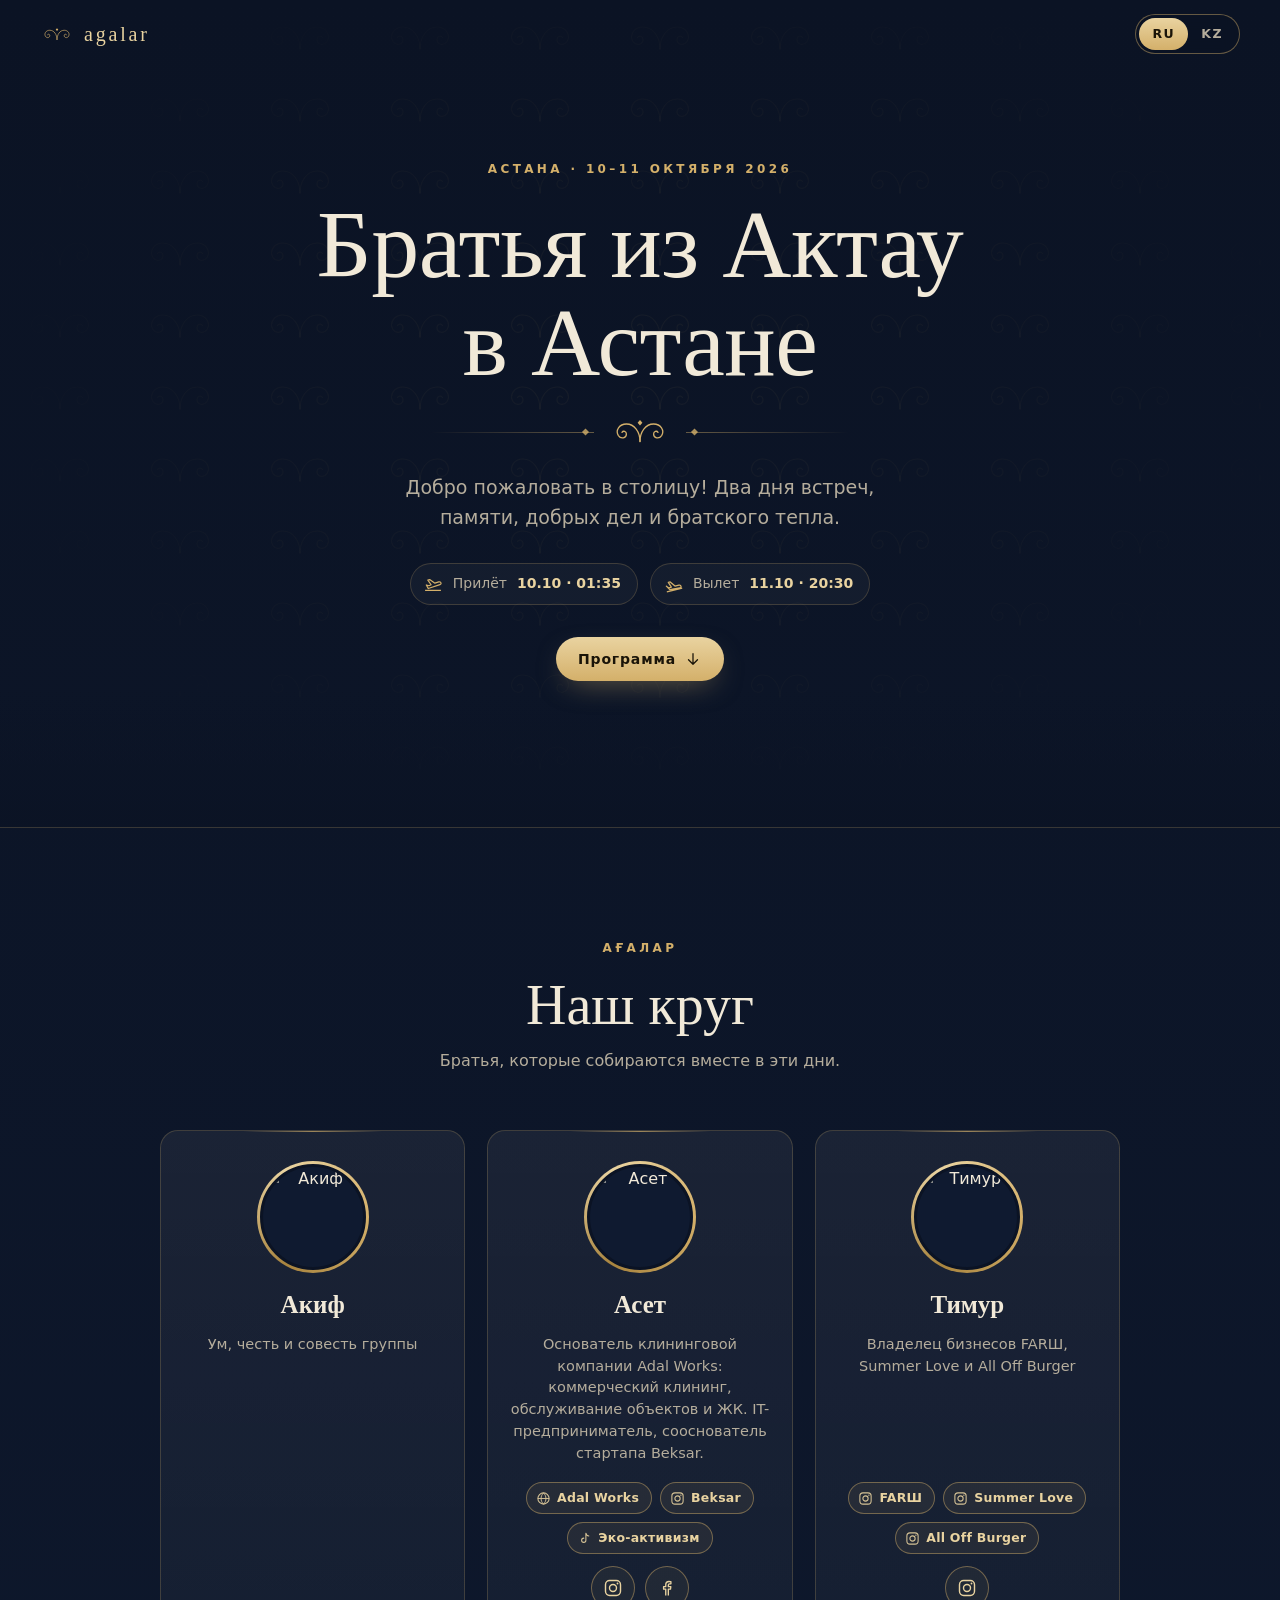
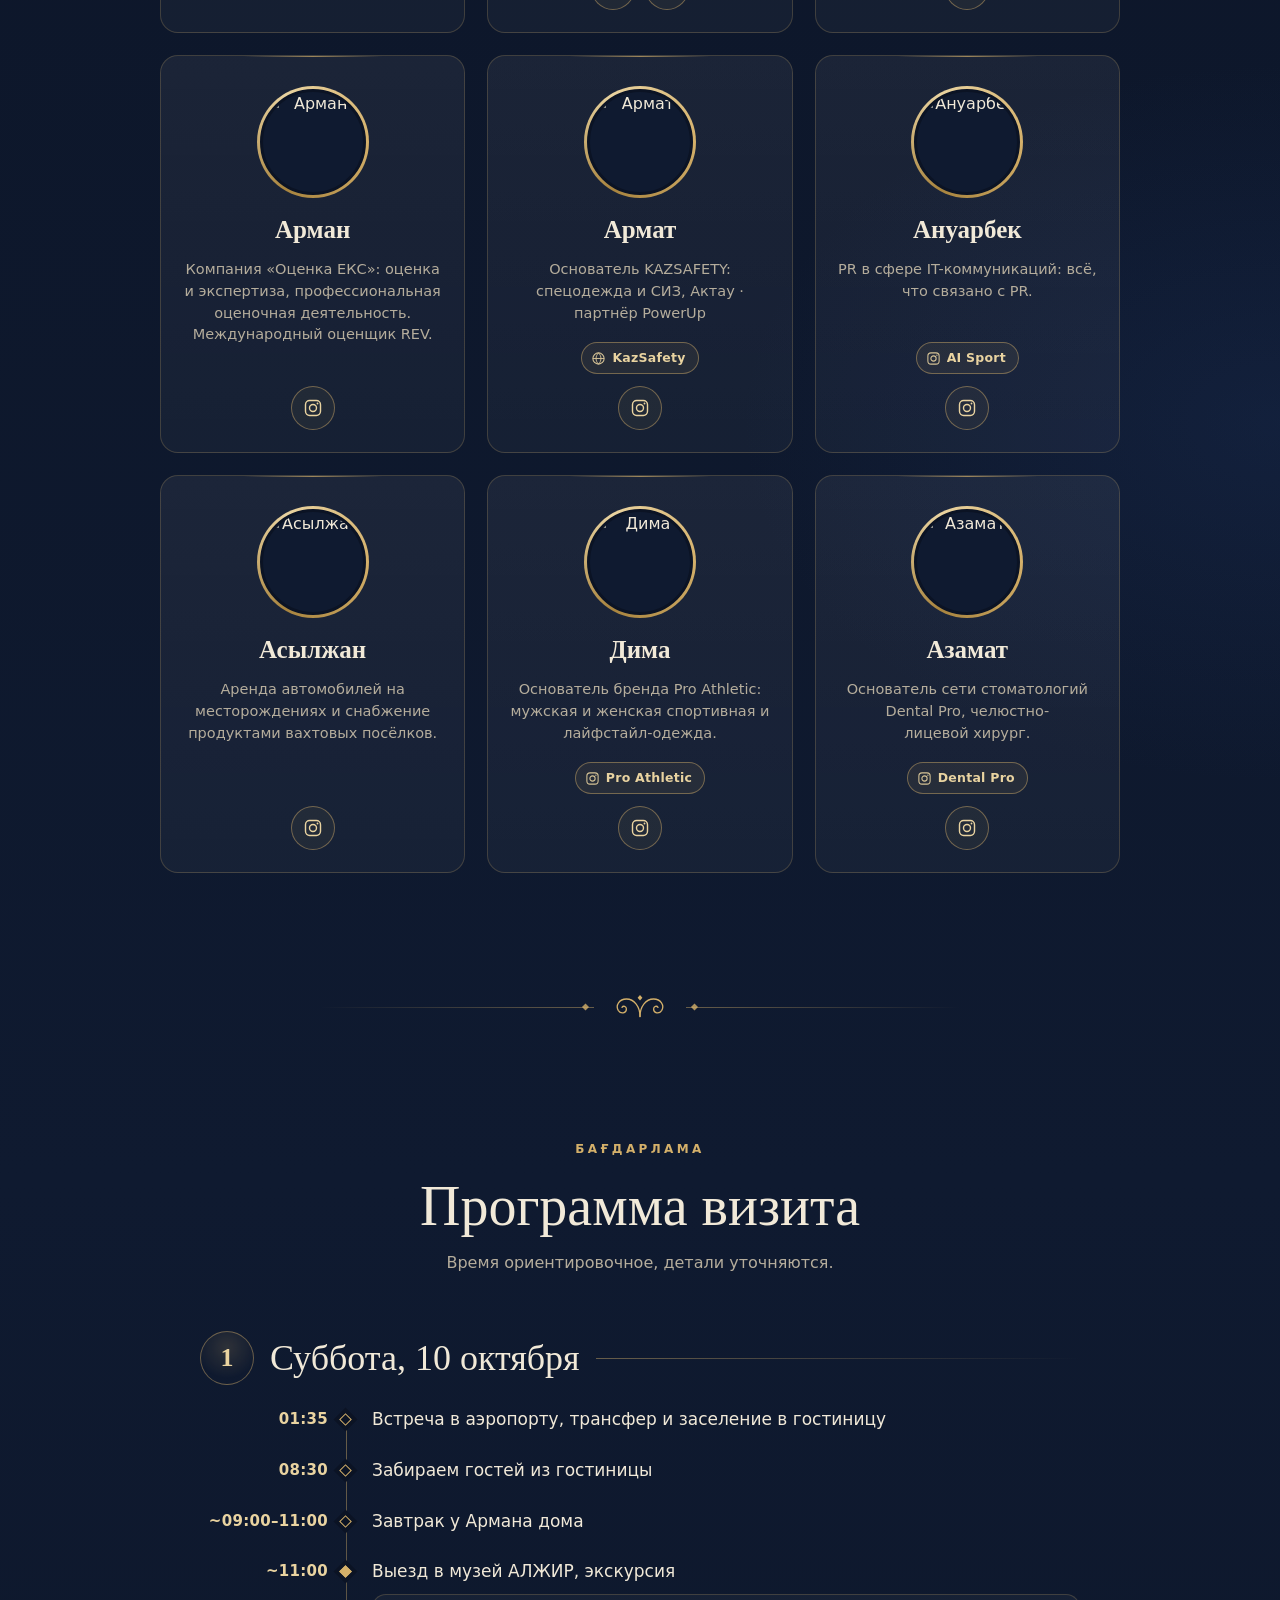
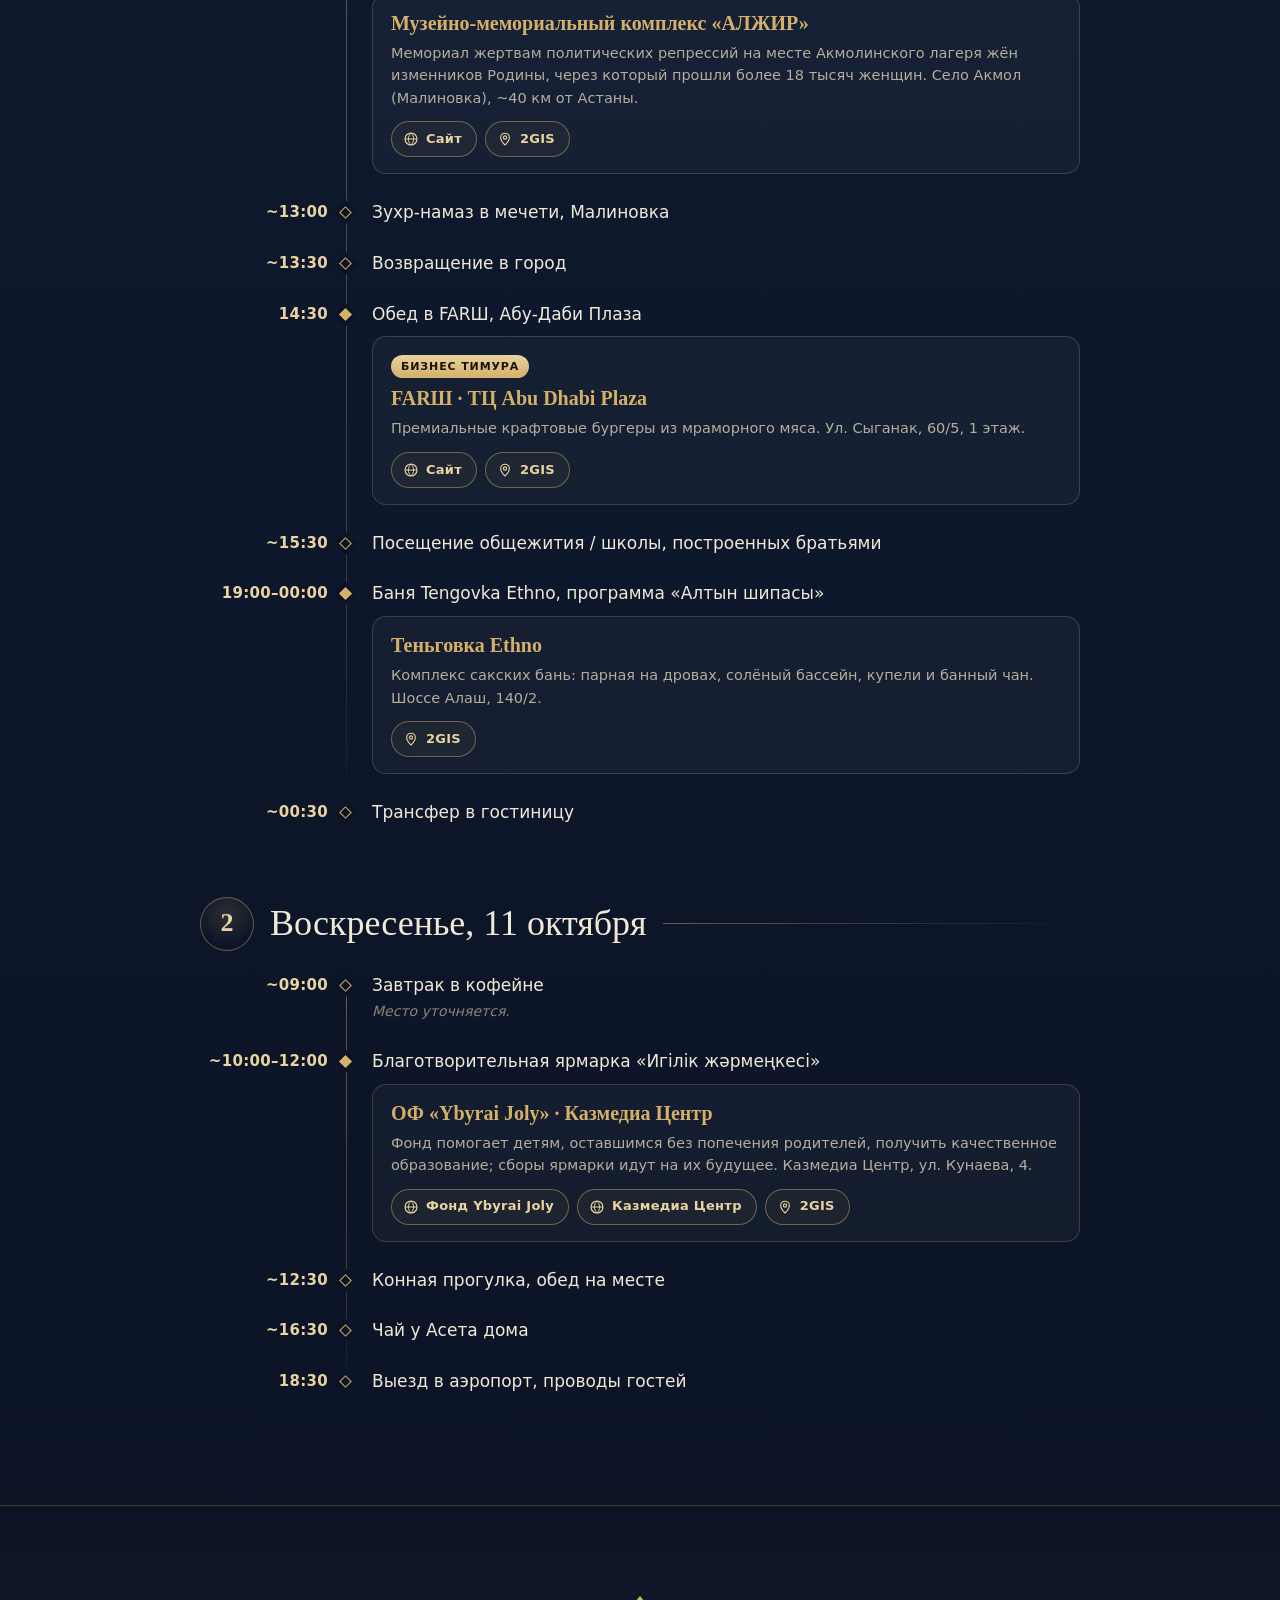
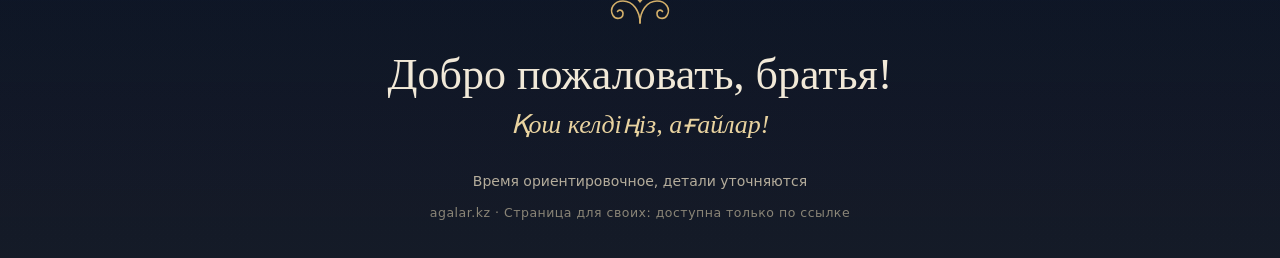
==== index.html @ 0107a77e "Initial site" ====
<!doctype html>
<html lang="ru">
<head>
  <meta charset="utf-8">
  <meta name="viewport" content="width=device-width, initial-scale=1, viewport-fit=cover">
  <meta name="robots" content="noindex, nofollow">
  <meta name="googlebot" content="noindex, nofollow">
  <meta name="referrer" content="strict-origin-when-cross-origin">
  <title>Братья из Актау в Астане · 10–11 октября</title>
  <meta name="description" content="Добро пожаловать в Астану! Программа визита 10–11 октября 2026.">
  <meta property="og:type" content="website">
  <meta property="og:title" content="Братья из Актау в Астане · 10–11 октября">
  <meta property="og:description" content="Добро пожаловать, братья! Программа визита 10–11 октября 2026.">
  <!-- og:image needs an absolute URL; it starts working once the site is live on agalar.kz -->
  <meta property="og:image" content="https://agalar.kz/assets/og.jpg">
  <meta name="theme-color" content="#0b1324">
  <link rel="icon" href="assets/favicon.svg" type="image/svg+xml">
  <link rel="preload" href="assets/fonts/cormorant.woff2" as="font" type="font/woff2" crossorigin>
  <link rel="preload" href="assets/fonts/inter.woff2" as="font" type="font/woff2" crossorigin>
  <link rel="stylesheet" href="styles.css">
</head>
<body>
  <!-- Reusable ornament: stylised qoshqar muiz (ram's horn) -->
  <svg width="0" height="0" style="position:absolute" aria-hidden="true" focusable="false">
    <defs>
      <symbol id="horn" viewBox="-40 -16 80 34">
        <path d="M0 13 C0 1 -7 -9 -17 -9 C-26 -9 -31 -1 -27 5.5 C-24 10 -17 9 -17 3.5 C-17 0 -21 -1 -22.5 1.5"
              fill="none" stroke="currentColor" stroke-width="1.6" stroke-linecap="round"/>
        <path d="M0 13 C0 1 7 -9 17 -9 C26 -9 31 -1 27 5.5 C24 10 17 9 17 3.5 C17 0 21 -1 22.5 1.5"
              fill="none" stroke="currentColor" stroke-width="1.6" stroke-linecap="round"/>
        <path d="M0 -14 L3 -10.5 L0 -7 L-3 -10.5 Z" fill="currentColor"/>
      </symbol>
      <symbol id="i-instagram" viewBox="0 0 24 24">
        <rect x="3" y="3" width="18" height="18" rx="5" fill="none" stroke="currentColor" stroke-width="1.7"/>
        <circle cx="12" cy="12" r="4.2" fill="none" stroke="currentColor" stroke-width="1.7"/>
        <circle cx="17.4" cy="6.6" r="1.1" fill="currentColor"/>
      </symbol>
      <symbol id="i-facebook" viewBox="0 0 24 24">
        <path d="M13.6 21v-7.6h2.6l.4-3h-3V8.5c0-.9.3-1.5 1.5-1.5h1.6V4.3c-.3 0-1.2-.1-2.3-.1-2.3 0-3.9 1.4-3.9 4v2.2H7.9v3h2.6V21" fill="none" stroke="currentColor" stroke-width="1.6" stroke-linejoin="round"/>
      </symbol>
      <symbol id="i-tiktok" viewBox="0 0 24 24">
        <path d="M14.2 3.5v11.3a3.4 3.4 0 1 1-3.4-3.4M14.2 3.5c.4 2.6 2.1 4.3 4.8 4.6" fill="none" stroke="currentColor" stroke-width="1.7" stroke-linecap="round" stroke-linejoin="round"/>
      </symbol>
      <symbol id="i-globe" viewBox="0 0 24 24">
        <circle cx="12" cy="12" r="9" fill="none" stroke="currentColor" stroke-width="1.7"/>
        <path d="M3 12h18M12 3c2.6 2.6 3.9 5.6 3.9 9s-1.3 6.4-3.9 9c-2.6-2.6-3.9-5.6-3.9-9S9.4 5.6 12 3z" fill="none" stroke="currentColor" stroke-width="1.5"/>
      </symbol>
      <symbol id="i-pin" viewBox="0 0 24 24">
        <path d="M12 21s-6.5-6.1-6.5-11.2A6.5 6.5 0 0 1 18.5 9.8C18.5 14.9 12 21 12 21z" fill="none" stroke="currentColor" stroke-width="1.7" stroke-linejoin="round"/>
        <circle cx="12" cy="9.8" r="2.4" fill="none" stroke="currentColor" stroke-width="1.7"/>
      </symbol>
      <symbol id="i-plane-in" viewBox="0 0 24 24">
        <path d="M2.5 19.5h19M4 13.2l3.1.9 2.6-1.2-3.9-5.6 2.2-.6 6.3 4.3 4.6-1.5c1.2-.4 2.4.2 2.7 1.2.3.9-.3 1.8-1.3 2.1L6.3 17.4 4 13.2z" fill="none" stroke="currentColor" stroke-width="1.5" stroke-linejoin="round"/>
      </symbol>
      <symbol id="i-plane-out" viewBox="0 0 24 24">
        <path d="M2.5 19.5h19M3.6 12.6l2.6 2.8 3-.3-2.2-6.4 2.3.1 4.4 6.2 4.8.1c1.3 0 2.2.9 2.2 1.9s-.9 1.6-2 1.5L6.6 17.6 3.6 12.6z" fill="none" stroke="currentColor" stroke-width="1.5" stroke-linejoin="round" transform="rotate(-14 12 12)"/>
      </symbol>
      <symbol id="i-arrow" viewBox="0 0 24 24">
        <path d="M12 5v14M6 13l6 6 6-6" fill="none" stroke="currentColor" stroke-width="1.7" stroke-linecap="round" stroke-linejoin="round"/>
      </symbol>
    </defs>
  </svg>

  <header class="topbar">
    <a class="brand" href="#top" aria-label="agalar.kz">
      <svg class="brand__mark" aria-hidden="true"><use href="#horn"/></svg>
      <span>agalar</span>
    </a>
    <div class="lang" role="group" aria-label="Язык / Тіл">
      <button type="button" class="lang__btn" data-lang="ru" aria-pressed="true">RU</button>
      <button type="button" class="lang__btn" data-lang="kz" aria-pressed="false">KZ</button>
    </div>
  </header>

  <main id="top">
    <section class="hero">
      <div class="hero__pattern" aria-hidden="true"></div>
      <div class="hero__inner">
        <p class="eyebrow" data-i18n="eyebrow">Астана · 10–11 октября 2026</p>
        <h1 class="hero__title" data-i18n-html="hero_title">Братья из Актау<br>в Астане</h1>
        <div class="divider" aria-hidden="true">
          <span class="divider__line"></span>
          <svg class="divider__horn"><use href="#horn"/></svg>
          <span class="divider__line"></span>
        </div>
        <p class="hero__lead" data-i18n="hero_lead">Добро пожаловать в столицу!</p>
        <ul class="hero__meta" id="hero-meta"></ul>
        <a class="btn btn--gold" href="#program">
          <span data-i18n="cta_program">Программа</span>
          <svg class="btn__icon" aria-hidden="true"><use href="#i-arrow"/></svg>
        </a>
      </div>
    </section>

    <section class="section" id="friends" aria-labelledby="friends-title">
      <div class="section__head">
        <p class="kicker" data-i18n="friends_kicker">Ағалар</p>
        <h2 class="section__title" id="friends-title" data-i18n="friends_title">Наш круг</h2>
        <p class="section__lead" data-i18n="friends_lead"></p>
      </div>
      <div class="friends" id="friends-grid"></div>
    </section>

    <div class="divider divider--wide" aria-hidden="true">
      <span class="divider__line"></span>
      <svg class="divider__horn"><use href="#horn"/></svg>
      <span class="divider__line"></span>
    </div>

    <section class="section" id="program" aria-labelledby="program-title">
      <div class="section__head">
        <p class="kicker" data-i18n="program_kicker">Бағдарлама</p>
        <h2 class="section__title" id="program-title" data-i18n="program_title">Программа визита</h2>
        <p class="section__lead" data-i18n="program_lead"></p>
      </div>
      <div class="program" id="program-days"></div>
    </section>
  </main>

  <footer class="footer">
    <svg class="footer__horn" aria-hidden="true"><use href="#horn"/></svg>
    <p class="footer__welcome" data-i18n="footer_welcome">Добро пожаловать, братья!</p>
    <p class="footer__alt" data-i18n="footer_welcome_alt">Қош келдіңіз, ағайлар!</p>
    <p class="footer__note" data-i18n="footer_note">Время ориентировочное, детали уточняются</p>
    <p class="footer__small"><span>agalar.kz</span> · <span data-i18n="footer_small"></span></p>
  </footer>

  <noscript><p class="noscript">Для отображения страницы включите JavaScript. / Бетті көру үшін JavaScript қосыңыз.</p></noscript>

  <script src="data.js"></script>
  <script src="app.js"></script>
</body>
</html>
---- styles.css ----
/* agalar.kz: welcome page styles (no build step) */
@font-face { font-family: "Cormorant"; src: url("assets/fonts/cormorant.woff2") format("woff2"); font-weight: 300 700; font-style: normal; font-display: swap; }
@font-face { font-family: "Cormorant"; src: url("assets/fonts/cormorant-italic.woff2") format("woff2"); font-weight: 300 700; font-style: italic; font-display: swap; }
@font-face { font-family: "Inter"; src: url("assets/fonts/inter.woff2") format("woff2"); font-weight: 100 900; font-style: normal; font-display: swap; }

:root {
  --bg: #0b1324;
  --bg-2: #0f1a30;
  --card: rgba(255, 255, 255, .035);
  --card-hi: rgba(255, 255, 255, .06);
  --line: rgba(212, 176, 106, .22);
  --line-strong: rgba(212, 176, 106, .45);
  --gold: #d4b06a;
  --gold-2: #e9d3a0;
  --gold-3: #a8843f;
  --text: #f1e9d8;
  --muted: #b5ad9c;
  --dim: #8a8577;
  --serif: "Cormorant", "Cormorant Garamond", Georgia, "Times New Roman", serif;
  --sans: "Inter", system-ui, -apple-system, "Segoe UI", Roboto, Arial, sans-serif;
  --radius: 18px;
  --pad: clamp(18px, 5vw, 40px);
  --max: 1160px;
}

*, *::before, *::after { box-sizing: border-box; }
html { -webkit-text-size-adjust: 100%; text-size-adjust: 100%; scroll-behavior: smooth; }
@media (prefers-reduced-motion: reduce) { html { scroll-behavior: auto; } *, *::before, *::after { animation: none !important; transition: none !important; } }
body {
  margin: 0;
  font-variant-numeric: lining-nums;
  min-width: 0;
  overflow-x: hidden;
  background:
    radial-gradient(1200px 700px at 50% -10%, rgba(212,176,106,.10), transparent 60%),
    radial-gradient(900px 600px at 100% 40%, rgba(40,70,130,.18), transparent 60%),
    linear-gradient(180deg, var(--bg) 0%, var(--bg-2) 55%, var(--bg) 100%);
  background-color: var(--bg);
  color: var(--text);
  font-family: var(--sans);
  font-size: 16px;
  line-height: 1.55;
  -webkit-font-smoothing: antialiased;
  text-rendering: optimizeLegibility;
}
img { max-width: 100%; display: block; }
a { color: inherit; }
:focus-visible { outline: 2px solid var(--gold); outline-offset: 3px; border-radius: 6px; }

/* ---------- Top bar ---------- */
.topbar {
  position: absolute; inset: 0 0 auto 0; z-index: 10;
  display: flex; align-items: center; justify-content: space-between;
  padding: calc(14px + env(safe-area-inset-top)) var(--pad) 14px;
}
.brand { display: inline-flex; align-items: center; gap: 10px; text-decoration: none; color: var(--gold-2);
  font-family: var(--serif); font-size: 20px; letter-spacing: .14em; text-transform: lowercase; }
.brand__mark { width: 34px; height: 15px; color: var(--gold); }
.lang { display: inline-flex; padding: 3px; border: 1px solid var(--line-strong); border-radius: 999px;
  background: rgba(11,19,36,.55); -webkit-backdrop-filter: blur(8px); backdrop-filter: blur(8px); }
.lang__btn { appearance: none; border: 0; background: transparent; color: var(--muted); cursor: pointer;
  font: 600 12.5px/1 var(--sans); letter-spacing: .12em; padding: 8px 13px; border-radius: 999px; min-width: 44px; min-height: 32px;
  transition: background .2s, color .2s; }
.lang__btn[aria-pressed="true"] { background: linear-gradient(180deg, var(--gold-2), var(--gold)); color: #1a1408; }
.lang__btn:not([aria-pressed="true"]):hover { color: var(--gold-2); }

/* ---------- Hero ---------- */
.hero { position: relative; isolation: isolate; overflow: hidden;
  min-height: min(92svh, 860px);
  display: grid; place-items: center; text-align: center;
  padding: calc(96px + env(safe-area-inset-top)) var(--pad) clamp(56px, 9vh, 96px);
  border-bottom: 1px solid var(--line); }
.hero__pattern { position: absolute; inset: 0; z-index: -1; opacity: .9;
  background-image: url("data:image/svg+xml,%3Csvg xmlns='http://www.w3.org/2000/svg' width='120' height='72' viewBox='-60 -36 120 72'%3E%3Cg fill='none' stroke='%23d4b06a' stroke-opacity='.06' stroke-width='1.2' stroke-linecap='round'%3E%3Cpath d='M0 13 C0 1 -7 -9 -17 -9 C-26 -9 -31 -1 -27 5.5 C-24 10 -17 9 -17 3.5 C-17 0 -21 -1 -22.5 1.5'/%3E%3Cpath d='M0 13 C0 1 7 -9 17 -9 C26 -9 31 -1 27 5.5 C24 10 17 9 17 3.5 C17 0 21 -1 22.5 1.5'/%3E%3C/g%3E%3C/svg%3E");
  background-size: 120px 72px;
  -webkit-mask-image: radial-gradient(ellipse at 50% 45%, #000 0%, rgba(0,0,0,.55) 45%, transparent 78%);
  mask-image: radial-gradient(ellipse at 50% 45%, #000 0%, rgba(0,0,0,.55) 45%, transparent 78%); }
.hero::after { content: ""; position: absolute; inset: auto 0 0 0; height: 140px; z-index: -1;
  background: linear-gradient(180deg, transparent, rgba(11,19,36,.85)); }
.hero__inner { max-width: 820px; width: 100%; animation: rise .9s ease-out both; }
@keyframes rise { from { opacity: 0; transform: translateY(14px); } to { opacity: 1; transform: none; } }

.eyebrow, .kicker { margin: 0 0 18px; color: var(--gold); font: 600 12px/1.4 var(--sans); letter-spacing: .28em; text-transform: uppercase; }
.hero__title { margin: 0; font-family: var(--serif); font-weight: 500; color: var(--text);
  font-size: clamp(42px, 9.2vw, 96px); line-height: 1.02; letter-spacing: -.005em;
  overflow-wrap: break-word; hyphens: manual; }
.hero__title br { display: block; }
.hero__lead { margin: 0 auto; max-width: 560px; color: var(--muted); font-size: clamp(16px, 2.1vw, 19px); line-height: 1.6; }

.divider { display: flex; align-items: center; justify-content: center; gap: 14px; margin: 26px auto; max-width: 420px; color: var(--gold); }
.divider__line { flex: 1 1 auto; height: 1px; min-width: 24px; background: linear-gradient(90deg, transparent, var(--line-strong)); position: relative; }
.divider__line:last-child { background: linear-gradient(270deg, transparent, var(--line-strong)); }
.divider__line::after { content: ""; position: absolute; top: 50%; width: 5px; height: 5px; background: var(--gold); transform: translateY(-50%) rotate(45deg); opacity: .8; }
.divider__line:first-child::after { right: 6px; }
.divider__line:last-child::after { left: 6px; }
.divider__horn { flex: 0 0 auto; width: 64px; height: 28px; }
.divider--wide { max-width: min(640px, calc(100% - 2 * var(--pad))); margin: 8px auto; }

.hero__meta { list-style: none; padding: 0; margin: 30px 0 32px; display: flex; flex-wrap: wrap; justify-content: center; gap: 10px 12px; }
.chip { display: inline-flex; align-items: center; gap: 10px; padding: 9px 16px 9px 12px; border-radius: 999px;
  border: 1px solid var(--line); background: var(--card); color: var(--text); font-size: 14px; white-space: nowrap; }
.chip svg { width: 20px; height: 20px; color: var(--gold); flex: none; }
.chip b { font-weight: 600; color: var(--gold-2); font-variant-numeric: tabular-nums; }
.chip span { color: var(--muted); }

.btn { display: inline-flex; align-items: center; justify-content: center; gap: 8px; text-decoration: none;
  font: 600 14px/1 var(--sans); letter-spacing: .06em; border-radius: 999px; min-height: 44px; padding: 0 22px;
  transition: transform .2s, box-shadow .2s, background .2s, color .2s, border-color .2s; }
.btn--gold { color: #1a1408; background: linear-gradient(180deg, var(--gold-2), var(--gold)); box-shadow: 0 10px 30px -12px rgba(212,176,106,.6); }
.btn--gold:hover { transform: translateY(-1px); box-shadow: 0 14px 34px -12px rgba(212,176,106,.75); }
.btn__icon { width: 18px; height: 18px; }

/* ---------- Sections ---------- */
.section { max-width: var(--max); margin: 0 auto; padding: clamp(64px, 10vw, 112px) var(--pad); }
.section__head { text-align: center; max-width: 640px; margin: 0 auto clamp(36px, 6vw, 56px); }
.section__title { margin: 0; font-family: var(--serif); font-weight: 500; font-size: clamp(34px, 6vw, 56px); line-height: 1.08; }
.section__lead { margin: 14px 0 0; color: var(--muted); }
.section__lead:empty { display: none; }

/* ---------- Friends ---------- */
.friends { --gap: clamp(14px, 2vw, 22px); display: flex; flex-wrap: wrap; justify-content: center; gap: var(--gap); }
.friend { position: relative; flex: 0 1 calc((100% - 3 * var(--gap)) / 4); min-width: 0;
  display: flex; flex-direction: column; align-items: center; text-align: center;
  padding: 30px 20px 22px; border-radius: var(--radius);
  background: linear-gradient(180deg, var(--card-hi), var(--card)); border: 1px solid var(--line);
  transition: border-color .25s, transform .25s, background .25s; }
.friend::before { content: ""; position: absolute; top: 0; left: 50%; width: 46%; height: 1px; transform: translateX(-50%);
  background: linear-gradient(90deg, transparent, var(--gold), transparent); opacity: .7; }
.friend:hover { border-color: var(--line-strong); transform: translateY(-2px); }
.friend__photo { position: relative; width: 112px; height: 112px; flex: none; border-radius: 50%; padding: 3px;
  background: conic-gradient(from 210deg, var(--gold-3), var(--gold-2), var(--gold), var(--gold-3)); }
.friend__photo img { width: 100%; height: 100%; border-radius: 50%; object-fit: cover; background: var(--bg-2); border: 3px solid var(--bg); }
.friend__body { display: flex; flex-direction: column; align-items: center; min-width: 0; width: 100%; flex: 1 1 auto; }
.friend__name { margin: 18px 0 2px; font-family: var(--serif); font-weight: 600; font-size: 25px; line-height: 1.15; overflow-wrap: anywhere; }
.friend__handle { color: var(--dim); font-size: 13px; overflow-wrap: anywhere; }
.friend__badge { display: inline-block; margin-top: 10px; padding: 4px 10px; border-radius: 999px; font-size: 11px; font-weight: 600;
  letter-spacing: .08em; text-transform: uppercase; color: var(--gold-2); border: 1px solid var(--line-strong); background: rgba(212,176,106,.08); }
.friend__role { margin: 12px 0 0; color: var(--muted); font-size: 14.5px; line-height: 1.5; overflow-wrap: break-word; }
.friend__links { display: flex; justify-content: center; gap: 10px; margin-top: auto; padding-top: 18px; }
.icon-btn { display: inline-flex; align-items: center; justify-content: center; width: 44px; height: 44px; border-radius: 50%;
  color: var(--gold-2); border: 1px solid var(--line-strong); background: rgba(212,176,106,.06); text-decoration: none;
  transition: background .2s, color .2s, border-color .2s, transform .2s; }
.icon-btn svg { width: 20px; height: 20px; }
.icon-btn:hover { background: var(--gold); color: #1a1408; border-color: var(--gold); transform: translateY(-1px); }

@media (max-width: 1100px) { .friend { flex-basis: calc((100% - 2 * var(--gap)) / 3); } }
@media (max-width: 760px)  { .friend { flex-basis: calc((100% - var(--gap)) / 2); } }
/* Phones: horizontal cards, one per row */
@media (max-width: 539px) {
  .friends { gap: 12px; }
  .friend { flex-basis: 100%; flex-direction: row; align-items: center; text-align: left; gap: 16px; padding: 18px 16px; }
  .friend::before { left: 18px; width: 40%; transform: none; background: linear-gradient(90deg, var(--gold), transparent); }
  .friend__photo { width: 84px; height: 84px; }
  .friend__body { align-items: flex-start; }
  .friend__name { margin-top: 0; font-size: 23px; }
  .friend__badge { margin-top: 8px; font-size: 10.5px; }
  .friend__role { margin-top: 8px; font-size: 14px; }
  .friend__links { justify-content: flex-start; padding-top: 12px; }
  .icon-btn { width: 40px; height: 40px; }
}
@media (max-width: 359px) {
  .friend { gap: 12px; padding: 16px 12px; }
  .friend__photo { width: 68px; height: 68px; }
  .friend__name { font-size: 21px; }
}

/* ---------- Program ---------- */
.program { max-width: 880px; margin: 0 auto; display: grid; gap: clamp(44px, 7vw, 72px); }
.day__head { display: flex; align-items: center; gap: 16px; margin: 0 0 22px; }
.day__num { flex: none; display: grid; place-items: center; width: 54px; height: 54px; border-radius: 50%;
  border: 1px solid var(--line-strong); color: var(--gold-2); font-family: var(--serif); font-size: 26px; font-weight: 600;
  background: radial-gradient(circle at 50% 30%, rgba(212,176,106,.16), transparent 70%); }
.day__title { margin: 0; font-family: var(--serif); font-weight: 500; font-size: clamp(26px, 4.2vw, 36px); line-height: 1.1; }
.day__rule { flex: 1 1 auto; height: 1px; min-width: 20px; background: linear-gradient(90deg, var(--line-strong), transparent); }

.timeline { list-style: none; margin: 0; padding: 0; position: relative; }
.timeline::before { content: ""; position: absolute; top: 10px; bottom: 10px; left: calc(var(--tcol) + 18px); width: 1px;
  background: linear-gradient(180deg, var(--line-strong), var(--line) 80%, transparent); }
.timeline { --tcol: 128px; }
.tl { position: relative; display: grid; grid-template-columns: var(--tcol) 1fr; column-gap: 44px; padding: 0 0 26px; }
.tl:last-child { padding-bottom: 0; }
.tl::before { content: ""; position: absolute; left: calc(var(--tcol) + 13px); top: 8px; width: 9px; height: 9px;
  transform: rotate(45deg); background: var(--bg); border: 1.5px solid var(--gold); box-shadow: 0 0 0 4px var(--bg); }
.tl--rich::before { background: var(--gold); }
.tl__time { margin: 0; padding-top: 1px; text-align: right; color: var(--gold-2); font-weight: 600; font-size: 15px; letter-spacing: .02em;
  font-variant-numeric: tabular-nums; white-space: nowrap; }
.tl__card { min-width: 0; }
.tl__title { margin: 0; font-size: 17px; font-weight: 500; line-height: 1.45; color: var(--text); overflow-wrap: break-word; }
.tl--rich .tl__card { margin-top: 10px; padding: 16px 18px 16px; border-radius: 14px; border: 1px solid var(--line); background: var(--card); }
.tl--rich .tl__title { margin-bottom: 0; }
.tl__venue { margin: 0 0 6px; color: var(--gold); font-family: var(--serif); font-size: 20px; font-weight: 600; line-height: 1.25; }
.tl__about { margin: 0; color: var(--muted); font-size: 14.5px; line-height: 1.55; }
.tl__note { margin: 4px 0 0; color: var(--dim); font-size: 14px; font-style: italic; }
.tl__links { display: flex; flex-wrap: wrap; gap: 8px; margin-top: 12px; }
.pill { display: inline-flex; align-items: center; gap: 7px; min-height: 36px; padding: 0 14px 0 11px; border-radius: 999px; text-decoration: none;
  font-size: 13px; font-weight: 600; letter-spacing: .02em; color: var(--gold-2); border: 1px solid var(--line-strong); background: rgba(212,176,106,.05);
  transition: background .2s, color .2s, border-color .2s; }
.pill svg { width: 16px; height: 16px; flex: none; }
.pill:hover { background: var(--gold); color: #1a1408; border-color: var(--gold); }

@media (max-width: 639px) {
  .timeline { --tcol: 0px; padding-left: 26px; }
  .timeline::before { left: 4px; }
  .tl { grid-template-columns: 1fr; column-gap: 0; padding-bottom: 22px; }
  .tl::before { left: -26px; top: 5px; }
  .tl__time { text-align: left; font-size: 14px; margin-bottom: 3px; }
  .tl--rich .tl__card { padding: 14px 14px; }
  .tl__title { font-size: 16.5px; }
  .day__num { width: 46px; height: 46px; font-size: 22px; }
}

/* ---------- Footer ---------- */
.footer { text-align: center; padding: clamp(56px, 9vw, 88px) var(--pad) calc(36px + env(safe-area-inset-bottom));
  border-top: 1px solid var(--line); background: linear-gradient(180deg, transparent, rgba(212,176,106,.05)); }
.footer__horn { width: 80px; height: 34px; color: var(--gold); }
.footer__welcome { margin: 14px 0 4px; font-family: var(--serif); font-size: clamp(30px, 5vw, 44px); font-weight: 500; line-height: 1.15; }
.footer__alt { margin: 0; font-family: var(--serif); font-style: italic; font-size: clamp(20px, 3vw, 26px); color: var(--gold-2); }
.footer__note { margin: 26px 0 0; color: var(--muted); font-size: 14px; }
.footer__small { margin: 10px 0 0; color: var(--dim); font-size: 12.5px; letter-spacing: .04em; }

.noscript { text-align: center; color: var(--muted); padding: 24px; }

/* Short landscape phones: keep hero compact */
@media (max-height: 500px) and (orientation: landscape) {
  .hero { min-height: auto; padding-top: calc(76px + env(safe-area-inset-top)); padding-bottom: 48px; }
  .hero__title { font-size: clamp(36px, 7vw, 60px); }
  .divider { margin: 16px auto; }
  .hero__meta { margin: 20px 0 22px; }
}

/* Polish */
.hero__title, .section__title, .day__title, .day__num, .footer__welcome, .footer__alt, .friend__name, .tl__venue, .brand, .eyebrow { font-variant-numeric: lining-nums; font-feature-settings: "lnum" 1; }
.eyebrow, .hero__lead, .section__lead, .section__title, .hero__title, .footer__welcome { text-wrap: balance; }
.tl__title, .friend__role, .tl__about { text-wrap: pretty; }

/* Friend links: labelled business tags + round social icons */
.friend__links { flex-direction: column; align-items: center; gap: 12px; width: 100%; }
.friend__biz, .friend__social { display: flex; flex-wrap: wrap; justify-content: center; gap: 8px; max-width: 100%; }
.friend__social { gap: 10px; }
.tag { display: inline-flex; align-items: center; gap: 6px; min-height: 32px; max-width: 100%; padding: 0 12px 0 9px; border-radius: 999px;
  text-decoration: none; font-size: 12.5px; font-weight: 600; letter-spacing: .02em; line-height: 1.1;
  color: var(--gold-2); border: 1px solid var(--line-strong); background: rgba(212,176,106,.08);
  transition: background .2s, color .2s, border-color .2s; }
.tag svg { width: 15px; height: 15px; flex: none; opacity: .9; }
.tag span { overflow: hidden; text-overflow: ellipsis; white-space: nowrap; }
.tag:hover { background: var(--gold); color: #1a1408; border-color: var(--gold); }
@media (max-width: 539px) {
  .friend__links { align-items: flex-start; gap: 10px; }
  .friend__biz, .friend__social { justify-content: flex-start; }
}
.tl__tag { display: inline-block; margin: 0 0 8px; padding: 3px 10px; border-radius: 999px; font-size: 11px; font-weight: 600;
  letter-spacing: .08em; text-transform: uppercase; color: #1a1408; background: linear-gradient(180deg, var(--gold-2), var(--gold)); }
@media (max-width: 539px) {
  .friend { align-items: flex-start; }
  .friend__photo { margin-top: 2px; }
}
/* 3-per-row layout on wide screens when 4-per-row would leave a lone card */
@media (min-width: 1101px) {
  .friends[data-cols="3"] { max-width: 960px; margin: 0 auto; }
  .friends[data-cols="3"] .friend { flex-basis: calc((100% - 2 * var(--gap)) / 3); }
}
@media (max-width: 539px) {
  .friend--minimal { align-items: center; }
  .friend--minimal .friend__photo { margin-top: 0; }
}
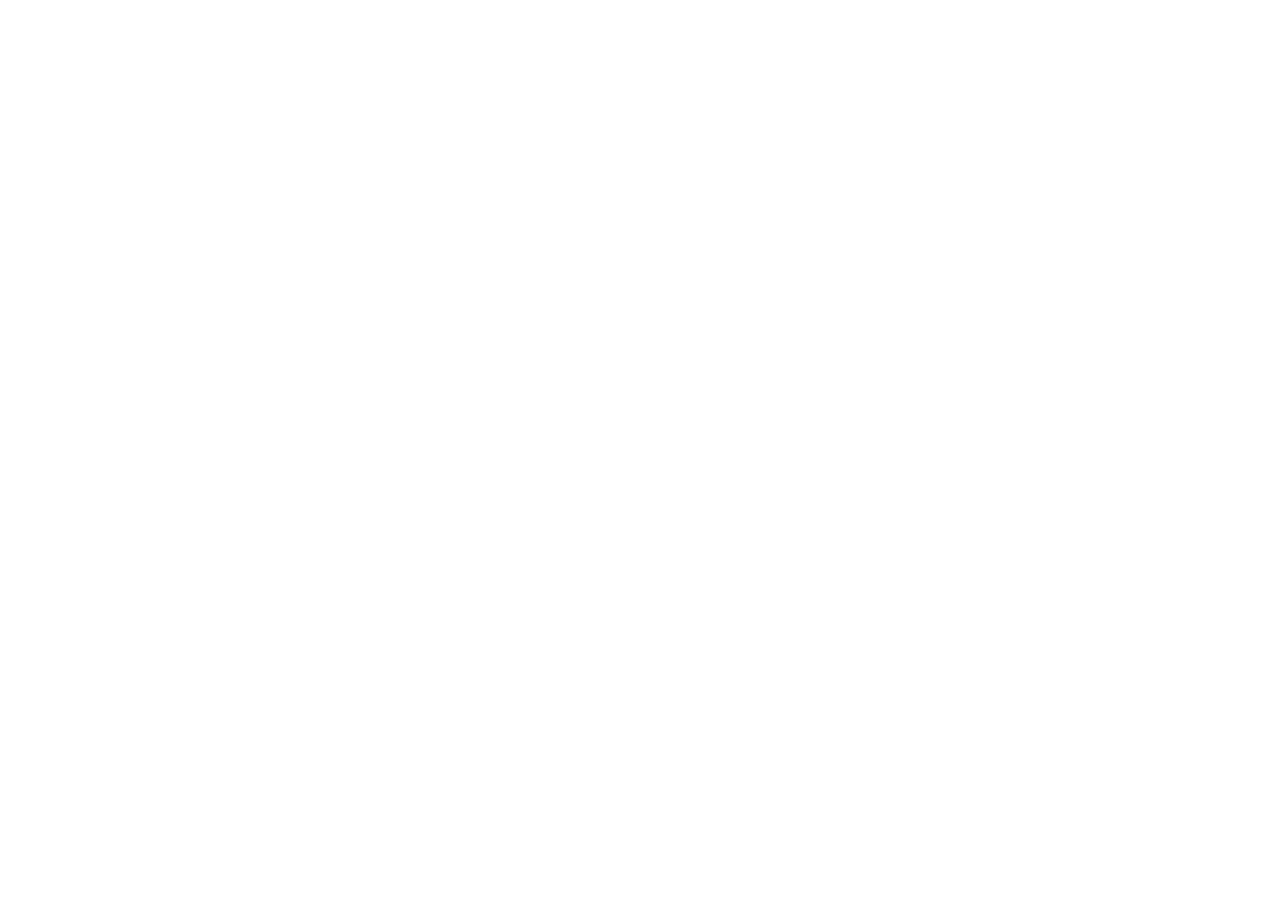
==== commit 4f2e8e64: "agalar: hide site — move page to secret path, blank root/aktau-astana, remove old assets, robots Dis" ====
--- a/index.html
+++ b/index.html
@@ -1,133 +1,14 @@
 <!doctype html>
-<html lang="ru">
+<html>
 <head>
-  <meta charset="utf-8">
-  <meta name="viewport" content="width=device-width, initial-scale=1, viewport-fit=cover">
-  <meta name="robots" content="noindex, nofollow">
-  <meta name="googlebot" content="noindex, nofollow">
-  <meta name="referrer" content="strict-origin-when-cross-origin">
-  <title>Братья из Актау в Астане · 10–11 октября</title>
-  <meta name="description" content="Добро пожаловать в Астану! Программа визита 10–11 октября 2026.">
-  <meta property="og:type" content="website">
-  <meta property="og:title" content="Братья из Актау в Астане · 10–11 октября">
-  <meta property="og:description" content="Добро пожаловать, братья! Программа визита 10–11 октября 2026.">
-  <!-- og:image needs an absolute URL; it starts working once the site is live on agalar.kz -->
-  <meta property="og:image" content="https://agalar.kz/assets/og.jpg">
-  <meta name="theme-color" content="#0b1324">
-  <link rel="icon" href="assets/favicon.svg" type="image/svg+xml">
-  <link rel="preload" href="assets/fonts/cormorant.woff2" as="font" type="font/woff2" crossorigin>
-  <link rel="preload" href="assets/fonts/inter.woff2" as="font" type="font/woff2" crossorigin>
-  <link rel="stylesheet" href="styles.css">
+<meta charset="utf-8">
+<meta name="viewport" content="width=device-width, initial-scale=1">
+<meta name="robots" content="noindex, nofollow">
+<meta name="googlebot" content="noindex, nofollow">
+<meta name="referrer" content="no-referrer">
+<title></title>
+<link rel="icon" href="data:,">
+<style>html,body{margin:0;height:100%;background:#fff}</style>
 </head>
-<body>
-  <!-- Reusable ornament: stylised qoshqar muiz (ram's horn) -->
-  <svg width="0" height="0" style="position:absolute" aria-hidden="true" focusable="false">
-    <defs>
-      <symbol id="horn" viewBox="-40 -16 80 34">
-        <path d="M0 13 C0 1 -7 -9 -17 -9 C-26 -9 -31 -1 -27 5.5 C-24 10 -17 9 -17 3.5 C-17 0 -21 -1 -22.5 1.5"
-              fill="none" stroke="currentColor" stroke-width="1.6" stroke-linecap="round"/>
-        <path d="M0 13 C0 1 7 -9 17 -9 C26 -9 31 -1 27 5.5 C24 10 17 9 17 3.5 C17 0 21 -1 22.5 1.5"
-              fill="none" stroke="currentColor" stroke-width="1.6" stroke-linecap="round"/>
-        <path d="M0 -14 L3 -10.5 L0 -7 L-3 -10.5 Z" fill="currentColor"/>
-      </symbol>
-      <symbol id="i-instagram" viewBox="0 0 24 24">
-        <rect x="3" y="3" width="18" height="18" rx="5" fill="none" stroke="currentColor" stroke-width="1.7"/>
-        <circle cx="12" cy="12" r="4.2" fill="none" stroke="currentColor" stroke-width="1.7"/>
-        <circle cx="17.4" cy="6.6" r="1.1" fill="currentColor"/>
-      </symbol>
-      <symbol id="i-facebook" viewBox="0 0 24 24">
-        <path d="M13.6 21v-7.6h2.6l.4-3h-3V8.5c0-.9.3-1.5 1.5-1.5h1.6V4.3c-.3 0-1.2-.1-2.3-.1-2.3 0-3.9 1.4-3.9 4v2.2H7.9v3h2.6V21" fill="none" stroke="currentColor" stroke-width="1.6" stroke-linejoin="round"/>
-      </symbol>
-      <symbol id="i-tiktok" viewBox="0 0 24 24">
-        <path d="M14.2 3.5v11.3a3.4 3.4 0 1 1-3.4-3.4M14.2 3.5c.4 2.6 2.1 4.3 4.8 4.6" fill="none" stroke="currentColor" stroke-width="1.7" stroke-linecap="round" stroke-linejoin="round"/>
-      </symbol>
-      <symbol id="i-globe" viewBox="0 0 24 24">
-        <circle cx="12" cy="12" r="9" fill="none" stroke="currentColor" stroke-width="1.7"/>
-        <path d="M3 12h18M12 3c2.6 2.6 3.9 5.6 3.9 9s-1.3 6.4-3.9 9c-2.6-2.6-3.9-5.6-3.9-9S9.4 5.6 12 3z" fill="none" stroke="currentColor" stroke-width="1.5"/>
-      </symbol>
-      <symbol id="i-pin" viewBox="0 0 24 24">
-        <path d="M12 21s-6.5-6.1-6.5-11.2A6.5 6.5 0 0 1 18.5 9.8C18.5 14.9 12 21 12 21z" fill="none" stroke="currentColor" stroke-width="1.7" stroke-linejoin="round"/>
-        <circle cx="12" cy="9.8" r="2.4" fill="none" stroke="currentColor" stroke-width="1.7"/>
-      </symbol>
-      <symbol id="i-plane-in" viewBox="0 0 24 24">
-        <path d="M2.5 19.5h19M4 13.2l3.1.9 2.6-1.2-3.9-5.6 2.2-.6 6.3 4.3 4.6-1.5c1.2-.4 2.4.2 2.7 1.2.3.9-.3 1.8-1.3 2.1L6.3 17.4 4 13.2z" fill="none" stroke="currentColor" stroke-width="1.5" stroke-linejoin="round"/>
-      </symbol>
-      <symbol id="i-plane-out" viewBox="0 0 24 24">
-        <path d="M2.5 19.5h19M3.6 12.6l2.6 2.8 3-.3-2.2-6.4 2.3.1 4.4 6.2 4.8.1c1.3 0 2.2.9 2.2 1.9s-.9 1.6-2 1.5L6.6 17.6 3.6 12.6z" fill="none" stroke="currentColor" stroke-width="1.5" stroke-linejoin="round" transform="rotate(-14 12 12)"/>
-      </symbol>
-      <symbol id="i-arrow" viewBox="0 0 24 24">
-        <path d="M12 5v14M6 13l6 6 6-6" fill="none" stroke="currentColor" stroke-width="1.7" stroke-linecap="round" stroke-linejoin="round"/>
-      </symbol>
-    </defs>
-  </svg>
-
-  <header class="topbar">
-    <a class="brand" href="#top" aria-label="agalar.kz">
-      <svg class="brand__mark" aria-hidden="true"><use href="#horn"/></svg>
-      <span>agalar</span>
-    </a>
-    <div class="lang" role="group" aria-label="Язык / Тіл">
-      <button type="button" class="lang__btn" data-lang="ru" aria-pressed="true">RU</button>
-      <button type="button" class="lang__btn" data-lang="kz" aria-pressed="false">KZ</button>
-    </div>
-  </header>
-
-  <main id="top">
-    <section class="hero">
-      <div class="hero__pattern" aria-hidden="true"></div>
-      <div class="hero__inner">
-        <p class="eyebrow" data-i18n="eyebrow">Астана · 10–11 октября 2026</p>
-        <h1 class="hero__title" data-i18n-html="hero_title">Братья из Актау<br>в Астане</h1>
-        <div class="divider" aria-hidden="true">
-          <span class="divider__line"></span>
-          <svg class="divider__horn"><use href="#horn"/></svg>
-          <span class="divider__line"></span>
-        </div>
-        <p class="hero__lead" data-i18n="hero_lead">Добро пожаловать в столицу!</p>
-        <ul class="hero__meta" id="hero-meta"></ul>
-        <a class="btn btn--gold" href="#program">
-          <span data-i18n="cta_program">Программа</span>
-          <svg class="btn__icon" aria-hidden="true"><use href="#i-arrow"/></svg>
-        </a>
-      </div>
-    </section>
-
-    <section class="section" id="friends" aria-labelledby="friends-title">
-      <div class="section__head">
-        <p class="kicker" data-i18n="friends_kicker">Ағалар</p>
-        <h2 class="section__title" id="friends-title" data-i18n="friends_title">Наш круг</h2>
-        <p class="section__lead" data-i18n="friends_lead"></p>
-      </div>
-      <div class="friends" id="friends-grid"></div>
-    </section>
-
-    <div class="divider divider--wide" aria-hidden="true">
-      <span class="divider__line"></span>
-      <svg class="divider__horn"><use href="#horn"/></svg>
-      <span class="divider__line"></span>
-    </div>
-
-    <section class="section" id="program" aria-labelledby="program-title">
-      <div class="section__head">
-        <p class="kicker" data-i18n="program_kicker">Бағдарлама</p>
-        <h2 class="section__title" id="program-title" data-i18n="program_title">Программа визита</h2>
-        <p class="section__lead" data-i18n="program_lead"></p>
-      </div>
-      <div class="program" id="program-days"></div>
-    </section>
-  </main>
-
-  <footer class="footer">
-    <svg class="footer__horn" aria-hidden="true"><use href="#horn"/></svg>
-    <p class="footer__welcome" data-i18n="footer_welcome">Добро пожаловать, братья!</p>
-    <p class="footer__alt" data-i18n="footer_welcome_alt">Қош келдіңіз, ағайлар!</p>
-    <p class="footer__note" data-i18n="footer_note">Время ориентировочное, детали уточняются</p>
-    <p class="footer__small"><span>agalar.kz</span> · <span data-i18n="footer_small"></span></p>
-  </footer>
-
-  <noscript><p class="noscript">Для отображения страницы включите JavaScript. / Бетті көру үшін JavaScript қосыңыз.</p></noscript>
-
-  <script src="data.js"></script>
-  <script src="app.js"></script>
-</body>
+<body></body>
 </html>
